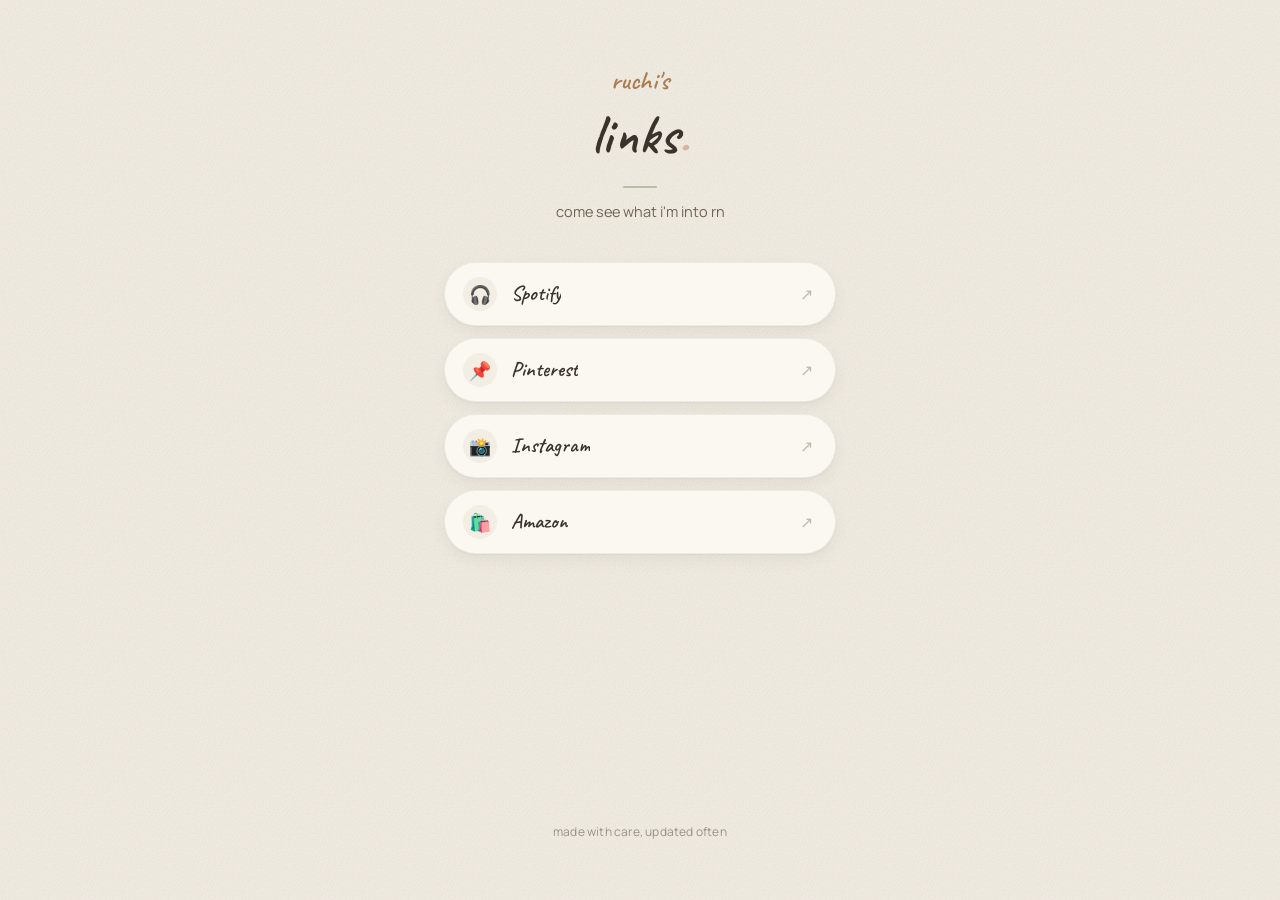
==== index.html @ 14361efd "Rename index_1.html to index.html" ====
<!DOCTYPE html>
<html lang="en">
<head>
<meta charset="UTF-8" />
<meta name="viewport" content="width=device-width, initial-scale=1.0" />
<title>ruchi ✿</title>
<meta name="description" content="ruchi's links" />
<link rel="preconnect" href="https://fonts.googleapis.com">
<link rel="preconnect" href="https://fonts.gstatic.com" crossorigin>
<link href="https://fonts.googleapis.com/css2?family=Caveat:wght@500;600&family=Manrope:wght@400;500;600;700&display=swap" rel="stylesheet">
<link rel="stylesheet" href="style.css" />
</head>
<body>

  <div class="grain"></div>

  <main class="page">

    <header class="intro">
      <p class="eyebrow">ruchi's</p>
      <h1 class="name">links<span class="dot">.</span></h1>
      <div class="rule"></div>
      <p class="tagline" id="tagline"></p>
    </header>

    <section class="links" id="linkList" aria-label="Links">
      <!-- filled in by links.js -->
    </section>

    <footer class="footer">
      <p>made with care, updated often</p>
    </footer>

  </main>

  <script src="app.js"></script>
</body>
</html>
---- style.css ----
/* ---------------------------------------------
   Design tokens
   Base cream   #F3EEE4
   Card         #FBF8F2
   Ink          #3A332B
   Ink soft     #6E6355
   Mocha accent #A97C50
   Dusty rose   #D8B4A6
   Sage whisper #B7BFA8
--------------------------------------------- */

:root{
  --cream: #F3EEE4;
  --card: #FBF8F2;
  --ink: #3A332B;
  --ink-soft: #6E6355;
  --mocha: #A97C50;
  --rose: #D8B4A6;
  --sage: #B7BFA8;
  --shadow: 0 1px 2px rgba(58,51,43,0.05), 0 6px 16px rgba(58,51,43,0.06);
}

*{ box-sizing: border-box; }

html, body{
  margin:0;
  padding:0;
  min-height:100%;
}

body{
  background: var(--cream);
  color: var(--ink);
  font-family: 'Manrope', -apple-system, BlinkMacSystemFont, sans-serif;
  -webkit-font-smoothing: antialiased;
  position: relative;
  overflow-x: hidden;
}

/* subtle paper grain, signature texture */
.grain{
  position: fixed;
  inset: 0;
  pointer-events: none;
  z-index: 0;
  opacity: 0.35;
  background-image: url("data:image/svg+xml,%3Csvg xmlns='http://www.w3.org/2000/svg' width='120' height='120'%3E%3Cfilter id='n'%3E%3CfeTurbulence type='fractalNoise' baseFrequency='0.85' numOctaves='2' stitchTiles='stitch'/%3E%3C/filter%3E%3Crect width='100%25' height='100%25' filter='url(%23n)' opacity='0.5'/%3E%3C/svg%3E");
  mix-blend-mode: multiply;
}

.page{
  position: relative;
  z-index: 1;
  max-width: 440px;
  margin: 0 auto;
  padding: 64px 24px 48px;
  min-height: 100vh;
  display: flex;
  flex-direction: column;
}

/* ---------- header ---------- */

.intro{
  text-align: center;
  margin-bottom: 40px;
}

.eyebrow{
  font-family: 'Caveat', cursive;
  font-size: 26px;
  font-weight: 600;
  color: var(--mocha);
  margin: 0 0 2px;
  letter-spacing: 0.2px;
}

.name{
  font-family: 'Caveat', cursive;
  font-weight: 600;
  font-size: 56px;
  letter-spacing: 0;
  margin: 0;
  color: var(--ink);
}

.name .dot{
  color: var(--rose);
}

.rule{
  width: 34px;
  height: 2px;
  background: var(--sage);
  margin: 16px auto 14px;
  border-radius: 2px;
  animation: growLine 900ms ease-out both;
}

@keyframes growLine{
  from{ width: 0; opacity: 0; }
  to{ width: 34px; opacity: 1; }
}

.tagline{
  font-size: 14.5px;
  color: var(--ink-soft);
  margin: 0;
  min-height: 20px;
}

/* ---------- links ---------- */

.links{
  display: flex;
  flex-direction: column;
  gap: 12px;
  flex: 1;
}

.link-card{
  position: relative;
  display: flex;
  align-items: center;
  gap: 14px;
  background: var(--card);
  border: 1px solid rgba(58,51,43,0.07);
  border-radius: 999px;
  padding: 14px 22px 14px 18px;
  text-decoration: none;
  color: var(--ink);
  box-shadow: var(--shadow);
  transition: transform 160ms ease, box-shadow 160ms ease, border-color 160ms ease;
  opacity: 0;
  transform: translateY(8px);
  animation: riseIn 500ms ease forwards;
}

@keyframes riseIn{
  to{ opacity: 1; transform: translateY(0); }
}

.link-card:hover{
  transform: translateY(-2px);
  border-color: rgba(169,124,80,0.35);
  box-shadow: 0 4px 8px rgba(58,51,43,0.06), 0 12px 24px rgba(58,51,43,0.09);
}

.link-card:active{
  transform: translateY(0);
}

.link-emoji{
  font-size: 18px;
  line-height: 1;
  flex-shrink: 0;
  display: flex;
  align-items: center;
  justify-content: center;
  width: 34px;
  height: 34px;
  border-radius: 50%;
  background: var(--cream);
}

.link-body{
  display: flex;
  flex-direction: column;
  gap: 2px;
  min-width: 0;
}

.link-title{
  font-family: 'Caveat', cursive;
  font-size: 21px;
  font-weight: 600;
  color: var(--ink);
  white-space: nowrap;
  overflow: hidden;
  text-overflow: ellipsis;
  line-height: 1.1;
}

.link-tag{
  font-size: 11.5px;
  color: var(--mocha);
  text-transform: lowercase;
  letter-spacing: 0.3px;
}

.link-arrow{
  margin-left: auto;
  color: var(--sage);
  font-size: 16px;
  flex-shrink: 0;
  transition: transform 160ms ease;
}

.link-card:hover .link-arrow{
  transform: translateX(3px);
}

/* empty state */
.empty-state{
  text-align: center;
  padding: 40px 20px;
  color: var(--ink-soft);
  font-size: 14px;
  border: 1px dashed rgba(58,51,43,0.2);
  border-radius: 16px;
}

/* ---------- footer ---------- */

.footer{
  text-align: center;
  margin-top: 40px;
}

.footer p{
  font-size: 12px;
  color: var(--ink-soft);
  opacity: 0.65;
  letter-spacing: 0.2px;
}

/* ---------- accessibility ---------- */

.link-card:focus-visible{
  outline: 2px solid var(--mocha);
  outline-offset: 2px;
}

@media (prefers-reduced-motion: reduce){
  .link-card, .rule{
    animation: none !important;
    opacity: 1;
    transform: none;
  }
}

@media (max-width: 380px){
  .page{ padding: 48px 18px 40px; }
  .name{ font-size: 34px; }
}
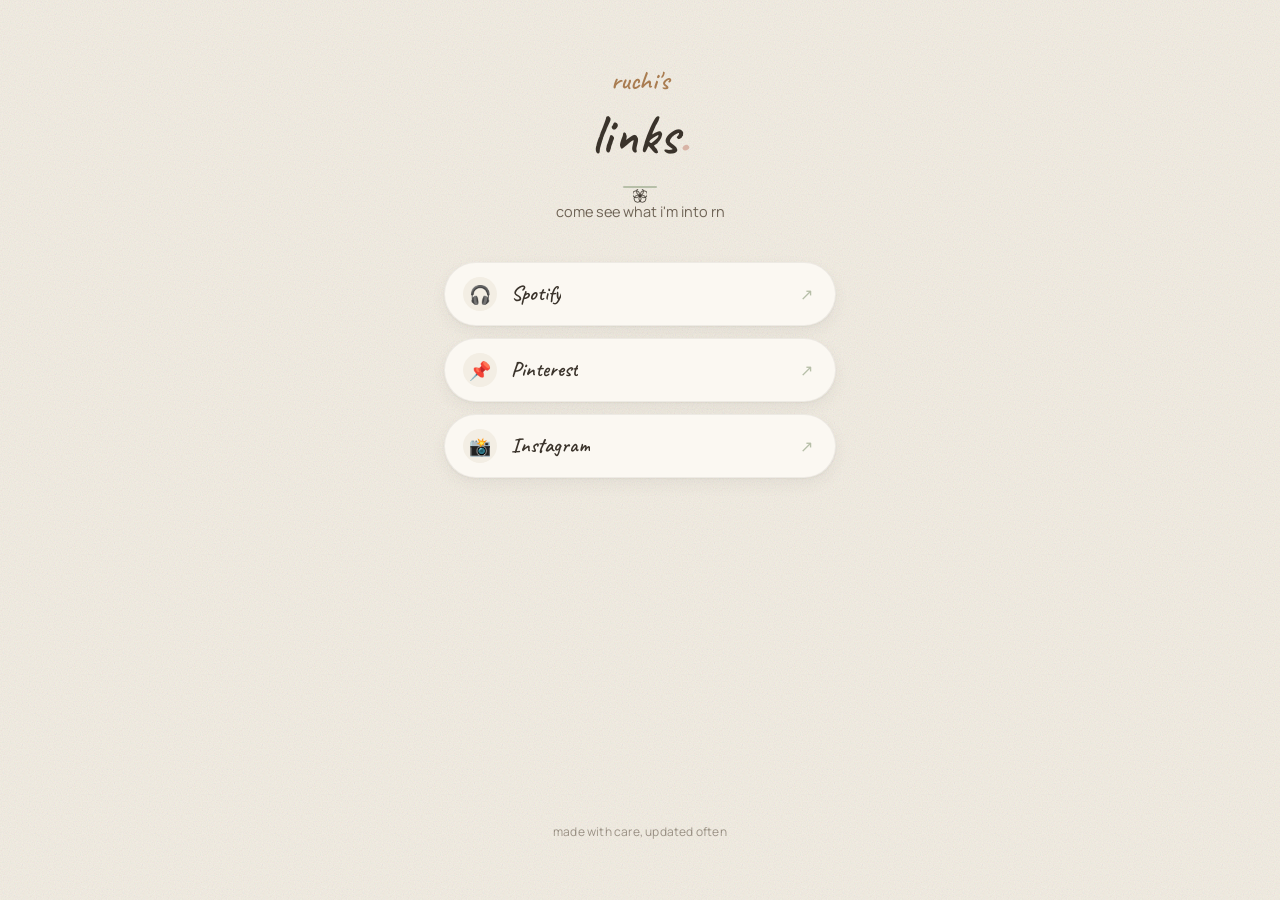
==== commit c04662ad: "Update index.html" ====
--- a/index.html
+++ b/index.html
@@ -12,6 +12,7 @@
 </head>
 <body>
 
+  <div class="flowers"></div>
   <div class="grain"></div>
 
   <main class="page">
@@ -19,7 +20,20 @@
     <header class="intro">
       <p class="eyebrow">ruchi's</p>
       <h1 class="name">links<span class="dot">.</span></h1>
-      <div class="rule"></div>
+      <div class="rule">
+        <span></span>
+        <svg class="rule-flower" width="14" height="14" viewBox="0 0 24 24" fill="none" xmlns="http://www.w3.org/2000/svg">
+          <g stroke="currentColor" stroke-width="1.4">
+            <circle r="6" cx="12" cy="4.5"/>
+            <circle r="6" cx="18.7" cy="9"/>
+            <circle r="6" cx="16.1" cy="16.8"/>
+            <circle r="6" cx="7.9" cy="16.8"/>
+            <circle r="6" cx="5.3" cy="9"/>
+          </g>
+          <circle cx="12" cy="12" r="1.6" fill="currentColor"/>
+        </svg>
+        <span></span>
+      </div>
       <p class="tagline" id="tagline"></p>
     </header>
 
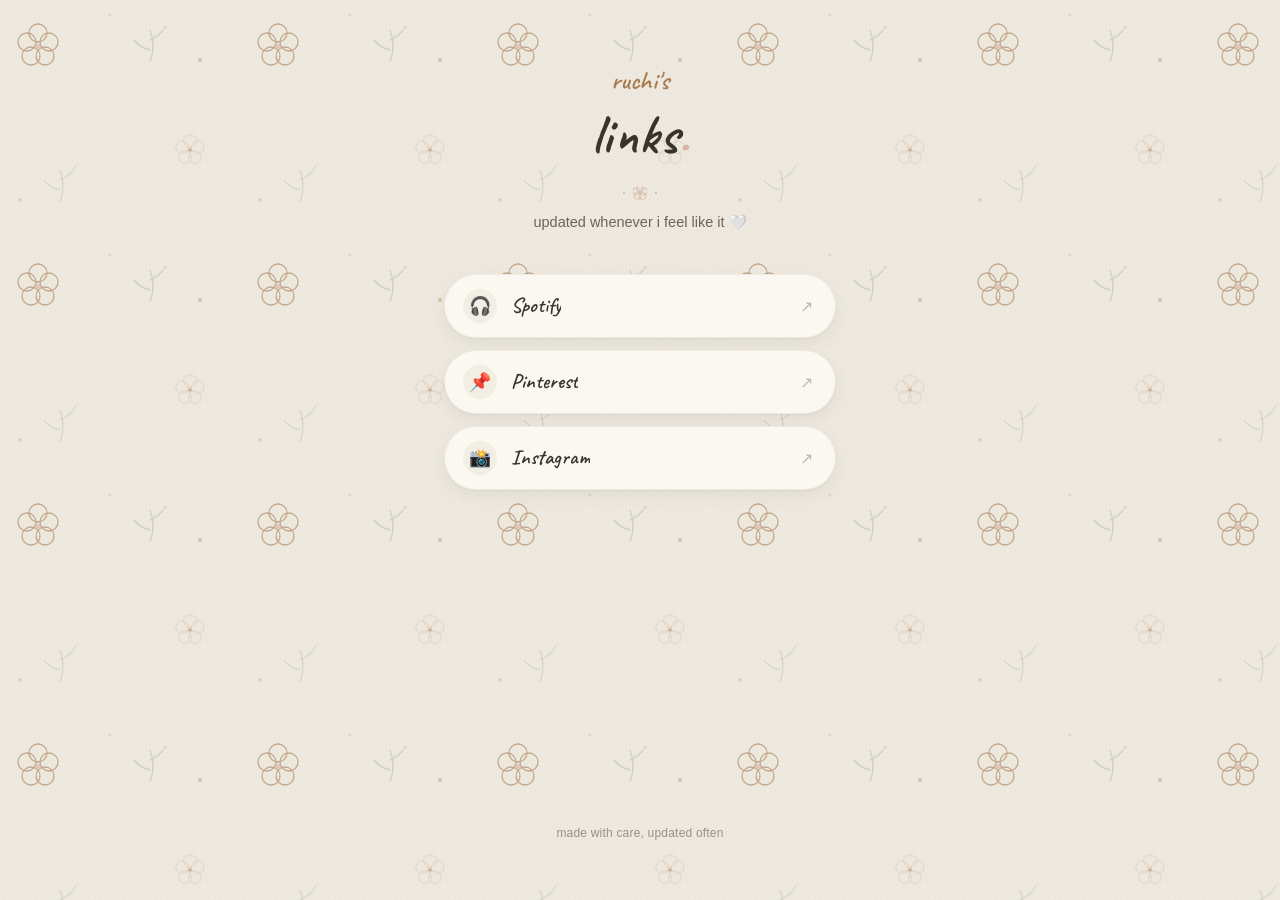
==== commit aa081a92: "Update index.html" ====
--- a/index.html
+++ b/index.html
@@ -7,7 +7,7 @@
 <meta name="description" content="ruchi's links" />
 <link rel="preconnect" href="https://fonts.googleapis.com">
 <link rel="preconnect" href="https://fonts.gstatic.com" crossorigin>
-<link href="https://fonts.googleapis.com/css2?family=Caveat:wght@500;600&family=Manrope:wght@400;500;600;700&display=swap" rel="stylesheet">
+<link href="https://fonts.googleapis.com/css2?family=Caveat:wght@500;600;700&family=Quicksand:wght@400;500;600;700&display=swap" rel="stylesheet">
 <link rel="stylesheet" href="style.css" />
 </head>
 <body>
--- a/style.css
+++ b/style.css
@@ -48,6 +48,18 @@
   mix-blend-mode: multiply;
 }
 
+/* delicate hand-drawn flowers & sprigs, tiled softly across the page */
+.flowers{
+  position: fixed;
+  inset: 0;
+  pointer-events: none;
+  z-index: 0;
+  opacity: 0.9;
+  background-image: url("[data-uri]");
+  background-size: 240px 240px;
+  background-repeat: repeat;
+}
+
 .page{
   position: relative;
   z-index: 1;
@@ -89,12 +101,26 @@
 }
 
 .rule{
-  width: 34px;
-  height: 2px;
+  display: flex;
+  align-items: center;
+  justify-content: center;
+  gap: 8px;
+  width: 100px;
+  margin: 16px auto 14px;
+  animation: growLine 900ms ease-out both;
+}
+
+.rule span{
+  flex: 1;
+  height: 1.5px;
   background: var(--sage);
-  margin: 16px auto 14px;
   border-radius: 2px;
-  animation: growLine 900ms ease-out both;
+  max-width: 32px;
+}
+
+.rule-flower{
+  color: var(--rose);
+  flex-shrink: 0;
 }
 
 @keyframes growLine{
